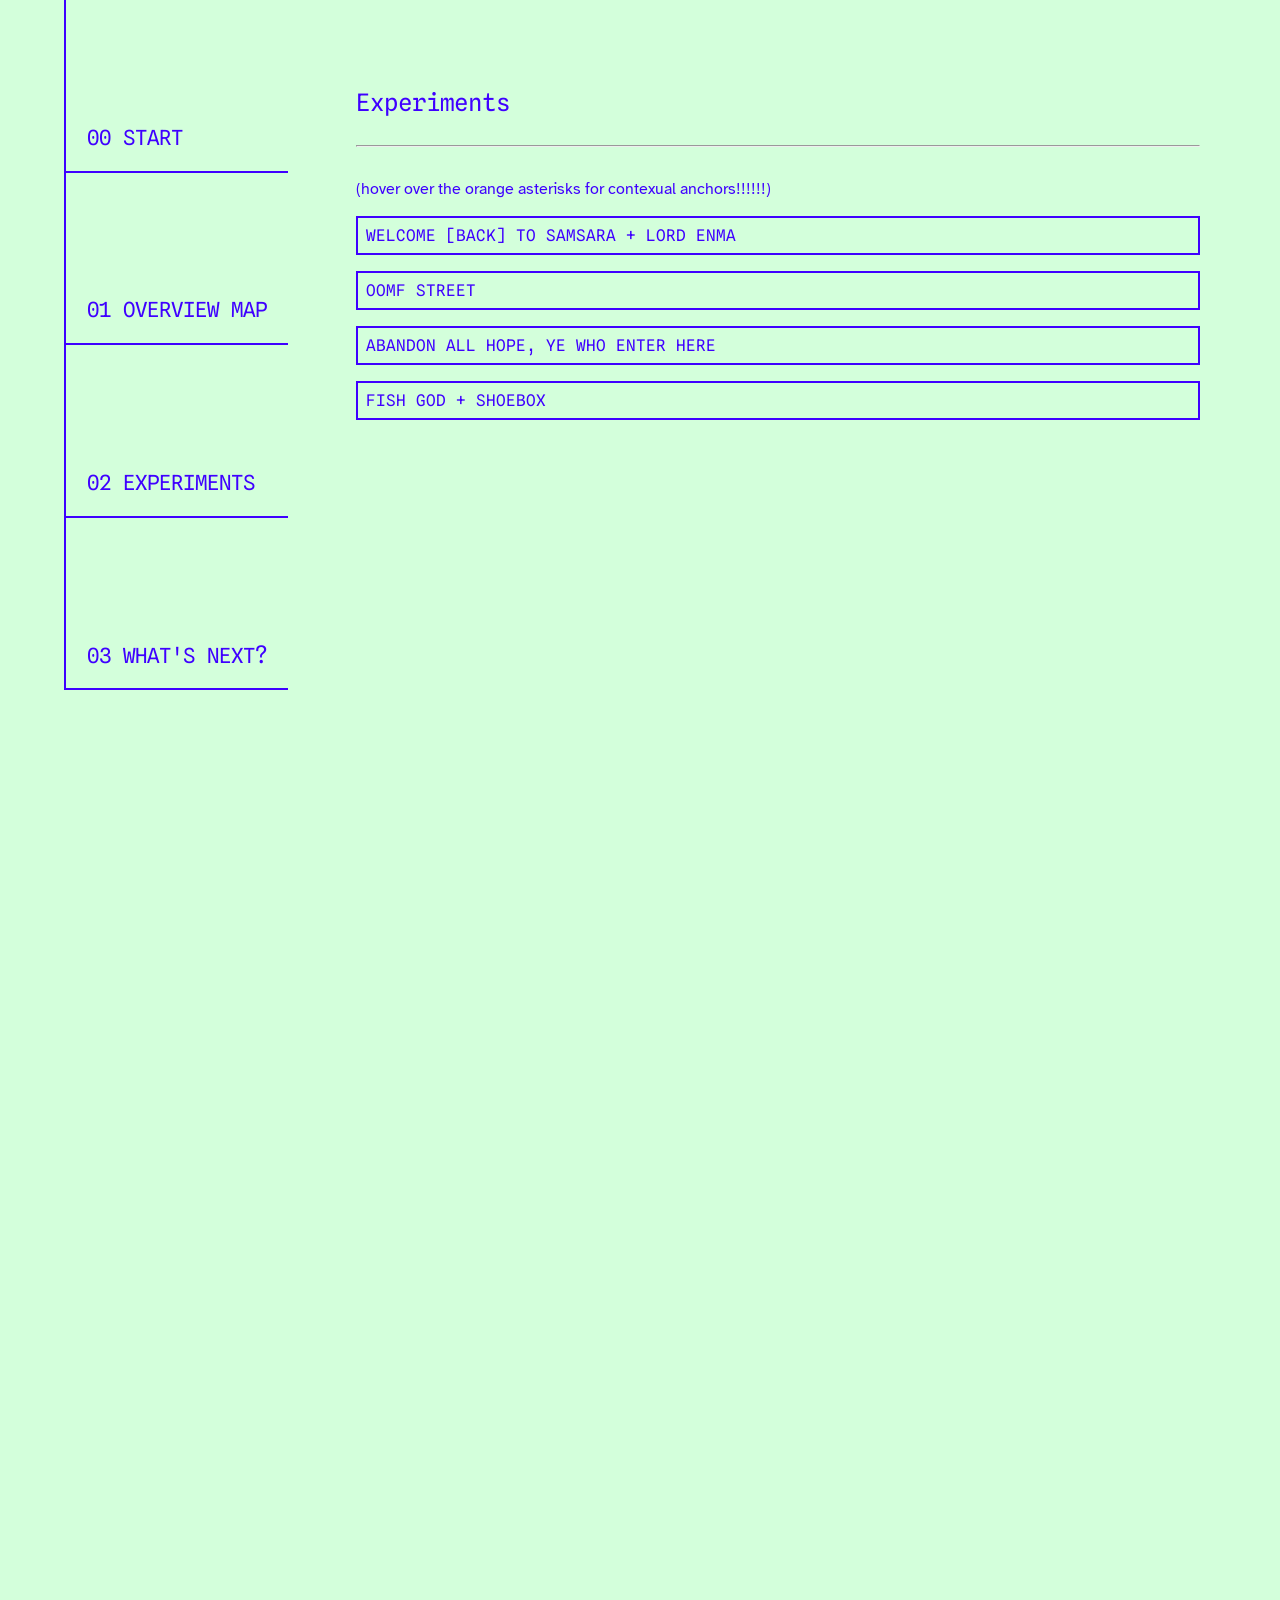
==== experiments.html @ 23f5cf5c "Add files via upload" ====
<!doctype html>
<html lang="en">
    <head>
        <meta charset="UTF-8" meta name="viewport" content="width=device-width, initial-scale=1.0" />
        <title>Experiments</title>
        <link rel="stylesheet" href="styles.css" />
        <script src="script.js"></script>
    </head>
    <body>
        <div class="container">
            <!--
            <header>
                <h1 class="title">hi bro</h1>
                <hr />
            </header>
            -->
            <aside class="sidebar-l">
                <ul>
                    <li><a href="index.html">00 Start</a></li>
                    <li><a href="overviewmap.html">01 Overview Map</a></li>
                    <li><a href="experiments.html">02 Experiments</a></li>
                    <li><a href="whatsnext.html">03 What's next?</a></li>
                </ul>
            </aside>
            <main>
                <h2>Experiments</h2>
                <hr />
                
                <p>(hover over the orange asterisks for contexual anchors!!!!!!)</p>

                <!--TEXT STORIES-->
                <div class="exp">
                    <button type="button" class="collapsible">welcome [back] to samsara + lord enma</button>
                    <div class="content">
                        <!--the actual flex items-->
                        <div class="flex-container">
                            <div class="flex-item">
                                <img
                                    src="https://i.ibb.co/C59CtBRj/Recording-2026-03-13-155409.gif"
                                    alt="welcome back to samsara"
                                    width="100%" />
                            </div>
                            <div class="flex-item">
                                <img src="https://i.ibb.co/XfD91gvS/enma.gif" alt="lord enma" width="100%" />
                            </div>
                        </div>
                        <!--text rows-->

                        <!--process-->
                        <div class="flex-container">
                            <div class="flex-item">
                                <mark>Aim</mark>
                                <p>To create an interactive story on a digital platform.</p>

                                <br />
                                <mark>Process</mark>
                                <p>
                                    01. Script any dialogue or important text. <br />
                                    02. Briefly create the imagery &#8212; either through drawing it or running an image
                                    through a dithering filter.
                                    <br />
                                    03. Assemble all parts in their respective programs, ensuring an interactive looping
                                    flow; Twine/SugarCube for Lord Enma and Figma for Welcome [Back] to Samsara (WBTS).
                                </p>
                            </div>
                            <div class="flex-item">
                                <mark>Reflection</mark>
                                <p>
                                    These experiments were a test in creating a choose-your-own-adventure-adjacent
                                    text-based interactive story in Twine/SugarCube and Figma respectively. I ended up
                                    with short, looping, linear stories about death and reincarnation. For Lord Enma,
                                    having a basic knowledge of HTML/CSS already helped a lot with the absolute basics
                                    of styling the interactive story on Twine, but I found I was somewhat limited with
                                    creating more visual stories with images. As for WBTS, it was a tedious process
                                    working on Figma with an interactive project that was already quite long &#8212; it
                                    started to feel more like a scriptwriting project rather than visual
                                    experimentation. In the end, I was still really drawn to the idea of creating a
                                    story with a world and plot of some kind, but I decided that
                                    choose-your-own-adventure style stories weren’t that enjoyable or effective to make
                                    when the primary focus is the writing (which I struggled with when doing these
                                    experiments). I also just wanted to do something less serious and more playful
                                    moving on from these.
                                </p>
                            </div>
                        </div>
                        <div class="flex-container">
                            <div class="flex-item">
                                <!--hoverable anchors-->
                                <div class="note">
                                    <h2 class="asterisk">&#128958;</h2>
                                    <span class="notetext">
                                        <b
                                            >Arenyeka, O. (2025, May 8). What Is a Website Good For? Are.na.
                                            https://www.are.na/editorial/what-is-a-website-good-for</b
                                        >
                                        <br /><br />
                                        <i>Grief Found Me</i> is an interactive web-poem created by Omayeli Arenyeka, an
                                        artist and technologist from Nigeria with a degree in Computer Science, Art and
                                        Design from NYU. Her article What Is a Website Good for? (published 8 May)
                                        focuses on website affordances for poetry and writing, highlighting her web-poem
                                        as a work where the qualities of a website enhance the reading experience.
                                        <br />
                                        This interactive web-poem and article was an interesting example of interactive
                                        non-linear storytelling that gives viewers agency in how they want to read the
                                        writing. I explored non-linear storytelling (which was actually just linear in
                                        the end) by experimenting with making text-based choose-your-own-adventure style
                                        stories on Twine and Figma.
                                    </span>
                                </div>
                                <!--hoverable anchor end-->
                            </div>
                            <div class="flex-item"></div>
                        </div>
                    </div>
                </div>

                <!--OOMF STREET-->
                <div class="exp">
                    <button type="button" class="collapsible">oomf street</button>
                    <div class="content">
                        <!--the actual flex items-->
                        <div class="flex-container">
                            <div class="flex-item">
                                <img src="https://i.ibb.co/pjZd97g2/oomf-street.gif" alt="oomf street" width="100%" />
                            </div>
                            <div class="flex-item">
                                <img src="https://i.ibb.co/mQNMQwV/oomf-street.gif" alt="oomf street" width="100%" />
                            </div>
                        </div>
                        <!--text rows-->

                        <!--process-->
                        <div class="flex-container">
                            <div class="flex-item">
                                <mark>Aim</mark>
                                <p>To visualise a sense of “place” in a digital space.</p>

                                <br />
                                <mark>Process</mark>
                                <p>
                                    01. Write up personalised letters to fifteen of my closest online friends.<br />
                                    02. Draw up little “houses” and street roads.
                                    <br />
                                    03. Assemble all parts on a website.
                                </p>
                            </div>
                            <div class="flex-item">
                                <mark>Reflection</mark>
                                <p>
                                    This was a fun opportunity for me to start getting back into drawing through
                                    creating the doodle elements of the sites. I had been thinking about the virtual
                                    space as a “place” and how webmasters might make their websites more “placey” with
                                    elements that resemble real-world navigation and locations. The intention was to
                                    visualise the online space where I met my friends as a fictional location, hence the
                                    name “Oomf Street”. This was also a fun opportunity to bring in playfulness. My only
                                    gripe with the form (ie. website) was that this website would require more
                                    optimisation for better viewing on different screen sizes — I didn’t really want to
                                    focus on that, so moving forward from this experiment I wanted to stop doing web
                                    coding things and focus more on I enjoyed most about this experiment; the little
                                    drawings.
                                </p>
                            </div>
                        </div>

                        <!--flex to contain anchor-->
                        <div class="flex-container">
                            <div class="flex-item">
                                <!--hoverable anchors-->
                                <div class="note">
                                    <h2 class="asterisk">&#128958;</h2>
                                    <span class="notetext">
                                        <b
                                            >Davis, L. (2025, November 26). The Motherboard Ascension Network. Mmm.page.
                                            https://themotherboard.mmm.page/</b
                                        >
                                        <br /><br />
                                        <i>Motherboard Ascension Network</i> is a 2025 web-based project by mixed-media
                                        artist Luna Davis. The project is set around a fictional cult and its AI leader.
                                        The Motherboard Ascension Network focuses on discussions of AI, imploring
                                        viewers to consider our goals with AI and our willingness to let corporations
                                        into our lives to achieve these goals.
                                        <br />
                                        The site was made to emulate ‘old web’ cult websites — making me think of the
                                        heavensgate.com cult website, with its kitschy and skeuomorphic elements. A part
                                        of the site incorporates real photographs of building interiors to emulate a
                                        more real sense of “place”. I wanted to emulate the same sense of navigation so
                                        I mapped out my online friends on a “street” where it can be navigated down like
                                        a real street.
                                    </span>
                                </div>
                                <!--hoverable anchor end-->
                            </div>
                            <div class="flex-item"></div>
                        </div>
                        <!--flex end-->
                    </div>
                </div>

                <!--ABANDON ALL HOPE-->
                <div class="exp">
                    <button type="button" class="collapsible">Abandon all hope, ye who enter here</button>
                    <div class="content">
                        <!--the actual flex items-->
                        <div class="flex-container">
                            <div class="flex-item">
                                <img
                                    src="https://i.ibb.co/JW460SNV/inferno-flick.gif"
                                    alt="abandon all hope, ye who enter here"
                                    width="100%" />
                            </div>
                            <div class="flex-item">
                                <img
                                    src="https://i.ibb.co/21wSVhFG/inferno-all.jpg"
                                    alt="abandon all hope, ye who enter here"
                                    width="100%" />
                            </div>
                        </div>
                        <!--text rows-->

                        <!--process-->
                        <div class="flex-container">
                            <div class="flex-item">
                                <mark>Aim</mark>
                                <p>
                                    To reignite my passion for illustration by visualising anything from an existing
                                    narrative as a series of drawings.
                                </p>

                                <br />
                                <mark>Process</mark>
                                <p>
                                    01. Find text — in this case, the 9 levels of Inferno written in Dante’s Divine
                                    Comedy <br />
                                    02. Draw something based on each of the 9 levels.
                                    <br />
                                    03. Collate all the drawings.
                                </p>
                            </div>
                            <div class="flex-item">
                                <mark>Reflection</mark>
                                <p>
                                    Originally, this was supposed to be a collection of cards in matchbox packaging —
                                    this part was never done. This experiment let me step away from more technical side
                                    of things and just allowed me to draw whatever I felt like matched the prompts. I
                                    wasn’t concerned with what story was being told through the illustrations, however I
                                    did draw them using characters I’ve previously made for my own personal projects.
                                    From this experiment, I realised that I really just want to take a more playful and
                                    illustrative approach to storytelling; something more akin to a graphic novel.
                                </p>
                            </div>
                        </div>
                    </div>
                </div>

                <!--ANIMATIONS-->
                <div class="exp">
                    <button type="button" class="collapsible">fish god + shoebox</button>
                    <div class="content">
                        <!--the actual flex items-->
                        <div class="flex-container">
                            <div class="flex-item">
                                <img
                                    src="https://i.ibb.co/JFHZB0BX/fishshu.gif"
                                    alt="fish god and shoebox"
                                    width="100%" />
                            </div>
                            <div class="flex-item">
                                <img
                                    src="https://i.ibb.co/RTSCdQdL/parts.gif"
                                    alt="fish god and shoebox"
                                    width="100%" />
                            </div>
                        </div>
                        <!--text rows-->

                        <!--process-->
                        <div class="flex-container">
                            <div class="flex-item">
                                <mark>Aim</mark>
                                <p>To combine analogue creation with digital qualities.</p>

                                <br />
                                <mark>Process</mark>
                                <p>
                                    01. Sculpt scene elements and characters out of clay, and photograph live models.<br />
                                    02. Edit the elements in Photoshop
                                    <br />
                                    03. Composite everything in After Effects
                                </p>
                            </div>
                            <div class="flex-item">
                                <mark>Reflection</mark>
                                <p>
                                    I had recently played Hylics, a surreal roleplaying video game by Mason Lindroth
                                    that uses clay stop-motion animation for all the characters in the game. This
                                    intrigued me, leading me to try experiment with clay stop-motion, and then heavily
                                    editing the elements to appear obviously digital. This was a really interesting
                                    experiment in combining analogue and digital &#8212; something I had been wanting to
                                    do from the beginning. This was a way to elevate the surreal world being built. I
                                    also worked on a second video after the Fish God one; Shoebox, using a live human
                                    model and a box head I made as the second character. Without realising it, I was
                                    already building a world and telling a story. With these experiments, I want to find
                                    a way to continue expanding on this world, and consider if this series of animations
                                    can be shown on a website.
                                </p>
                            </div>
                        </div>
                        <!--flex to contain anchor-->
                        <div class="flex-container">
                            <div class="flex-item">
                                <!--hoverable anchors-->
                                <div class="note">
                                    <h2 class="asterisk">&#128958;</h2>
                                    <span class="notetext">
                                        <b>Lindroth, M. (2015). Hylics [Video game Hylics]. ‌</b>
                                        <br /><br />
                                        <i>Hylics</i>, released in 2015, is a role-playing video game developed by Mason
                                        Lindroth. The game depicts a surreal world, using clay stop-motion animation for
                                        the character and worldbuilding elements, and random text generation for
                                        character dialogue. <br />
                                        While the turn-based gameplay itself doesn’t engage me, Hylics is an interesting
                                        example of surreal worldbuilding with the analogue-digital fusion and dialogue
                                        randomisation to match. I wanted to consider how the imperfection of analogue
                                        materials (in this case, hand-sculpted clay models) comes into play when
                                        worldbuilding an imperfect, weird, or surreal world. This directly influenced my
                                        own experimentation with heavily digitally treated claymation (and subsequently,
                                        using photographs of live human models) to make something that’s visually weird.
                                        Doing multiple of these animations eventually builds a world and story.
                                    </span>
                                </div>
                                <!--hoverable anchor end-->
                            </div>
                            <div class="flex-item"></div>
                        </div>
                        <!--flex end-->
                    </div>
                </div>
            </main>
            <!--
            <footer>
                <p>This is an footer.</p>
            </footer>
            -->
        </div>
        <script>
            var coll = document.getElementsByClassName("collapsible");
            var i;

            for (i = 0; i < coll.length; i++) {
                coll[i].addEventListener("click", function () {
                    this.classList.toggle("active");
                    var content = this.nextElementSibling;
                    if (content.style.display === "block") {
                        content.style.display = "none";
                    } else {
                        content.style.display = "block";
                    }
                });
            }
        </script>
    </body>
</html>
---- styles.css ----
@import url("https://fonts.googleapis.com/css2?family=Atkinson+Hyperlegible:ital,wght@0,400;0,700;1,400;1,700&family=Spline+Sans+Mono:ital,wght@0,300..700;1,300..700&display=swap");

* {
    margin: 0;
    padding: 0;
}

/*---offwhite and offblack---*/
:root {
    --bg: #D3FFDB;
    --text: #3F00FF;
    --blue: #FF3300;
}
body {
    background-color: var(--bg);
    font-family: "Atkinson Hyperlegible", sans-serif;
    background-image: url(https://i.ibb.co/zWZFBgr2/img-2026-04-20-09-21-58.png);
}

.title {
    padding-top: 1em;
    text-transform: uppercase;
    font-size: 1em;
    font-weight: 400;
}

hr {
    margin-top: 1em;
    margin-bottom: 1em;
    border-style: 0.5px solid;
    color: var(--text);
}

.plist,
.plist-number,
p {
    color: var(--text);
    margin: 0;
    line-height: 1.3em;
    padding: 1em 0 1em 0;
    font-size: 1em;
    width: 95%;
}



iframe {
    width: 100%;
    border: 1px solid;
}

h1 {
    font-family: "Spline Sans Mono", monospace;
    text-transform: uppercase;
    font-weight: 400;
    font-size: 400%;
    width: 800px;
    color: var(--text);
}

h2,
h3,
h4,
h5 {
    margin: 0;
    color: var(--text);
    font-weight: 400;
    font-family: "Spline Sans Mono", monospace;
    padding-bottom: 0.5em;
}

.container {
    display: grid;
    padding-left: 4em;
    padding-right: 4em;
    min-height: 200vh;
    gap: 1em;
    grid-template-columns: 260px 1fr;
    grid-template-rows: 3em 1fr;
    grid-template-areas:
        "hd hd"
        "sd-l main"
        "sd-l main";
}

/*side by side containers*/
.flex-container {
    display: flex;
    flex-direction: row;
}

.flex-item {
    width: 100%;
    padding: 0;
    margin: 0.3em;
}

header {
    grid-area: hd;
    /*background: var(--bg);*/
    padding: 10px;
}
main {
    grid-area: main;
    /*background: var(--bg);*/
    padding: 1em;
    margin-top: 0.5em;
}
.sidebar-l {
    grid-area: sd-l;
    position: fixed;
    border-left: 2px solid;
    border-color: var(--text);
}

a {
    text-decoration: none;
}

a:visited {
    color: var(--text);
}

/*collapsible styling*/
.collapsible {
    font-family: "Spline Sans Mono", monospace;
    color: var(--text);
    cursor: pointer;
    padding: 0.5em;
    width: 100%;
    text-align: left;
    font-size: 1em;
}

button {
    text-transform: uppercase;
    background-color: var(--bg);
    border-color: var(--text);
    border-width: 2px;
    border-style: solid;
    margin-bottom: 1em;
}

/*active and hover colour*/
.active,
.collapsible:hover {
    background-color: var(--text);
    color: var(--bg);
}

.anchor-collapsible {
    color: red;
}

.content {
    margin: 0;
    display: none;
    overflow: hidden;
    border-color: var(--text);
    border-width: 1px;
    padding-bottom: 2em;
}


.content p {
    padding: 0;
}

mark {
    font-family: "Spline Sans Mono", monospace;

    text-transform: uppercase;
    font-weight: 400;
    background-color: var(--text);
    color: var(--bg);
}

ul {
    font-family: "Spline Sans Mono", monospace;
    list-style: none;
    margin: 0;
    padding: 0;
    text-decoration: none;
}

li {
    text-transform: uppercase;
    font-size: 1.3em;
    padding: 1em;
    margin-top: 5em;
    list-style: none;
    border-bottom: 2px solid;
    border-color: var(--text);
}

.plist {
    text-transform: none;
    font-family: "Atkinson Hyperlegible", sans-serif;
    border: none;
    padding: 0;
    list-style: sq;
}

.plist-number {
    text-transform: none;
    font-family: "Atkinson Hyperlegible", sans-serif;
    border: none;
    padding: 0;
    list-style: square;
}

a {
    text-decoration: none;
    color: var(--text);
}

a:hover {
    background-color: var(--text);
    color: var(--bg);
    margin-top: 1em;
    border-color: var(--text);
}

/*hover anchors*/
/*hover notes*/
.note {
    position: relative;
    cursor: pointer;
}

.notetext {
    visibility: hidden;
    font-size: 75%;
    width: 100%;
    background-color: var(--text);
    color: var(--bg);
    padding: 0.5em 0.5em;
    position: absolute;
    top: -232%;
    left: 4%;
}

.note:hover .notetext {
    visibility: visible;
}

.asterisk {
    color: var(--blue);
    font-size: 3em;
    mix-blend-mode: multiply;
    padding: 0;
    margin: 0;
}



/*
footer {
    position: fixed;
    bottom: 0;
    grid-area: ft;
    background: var(--bg);
    padding: 1em;
    text-align: center;
}
*/

/*media query*/

@media (max-width: 600px) {
    .container {
        padding-left: 5px;
        padding-right: 5px;
        grid-template-columns: 1fr;
        grid-template-rows: 59px 1fr 477px;
        grid-template-areas:
            "sd-l"
            "sd-l"
            "main"
            "ft";
    }
    body {
        width: auto;
    }

    li {
        text-transform: uppercase;
        font-size: 1em;
        padding: 1em;
        margin-top: 0.5em;
        list-style: none;
        text-align: center;
    }

    p {
        width: 500px;
    }

    h1 {
        font-size: 400%;
        width: 600px;
    }

    /*make this so that it stays within the margin do this later*/
    .flex-item {
        width: 1fr;
    }

    .flex-container {
        flex-direction: column;
    }
}
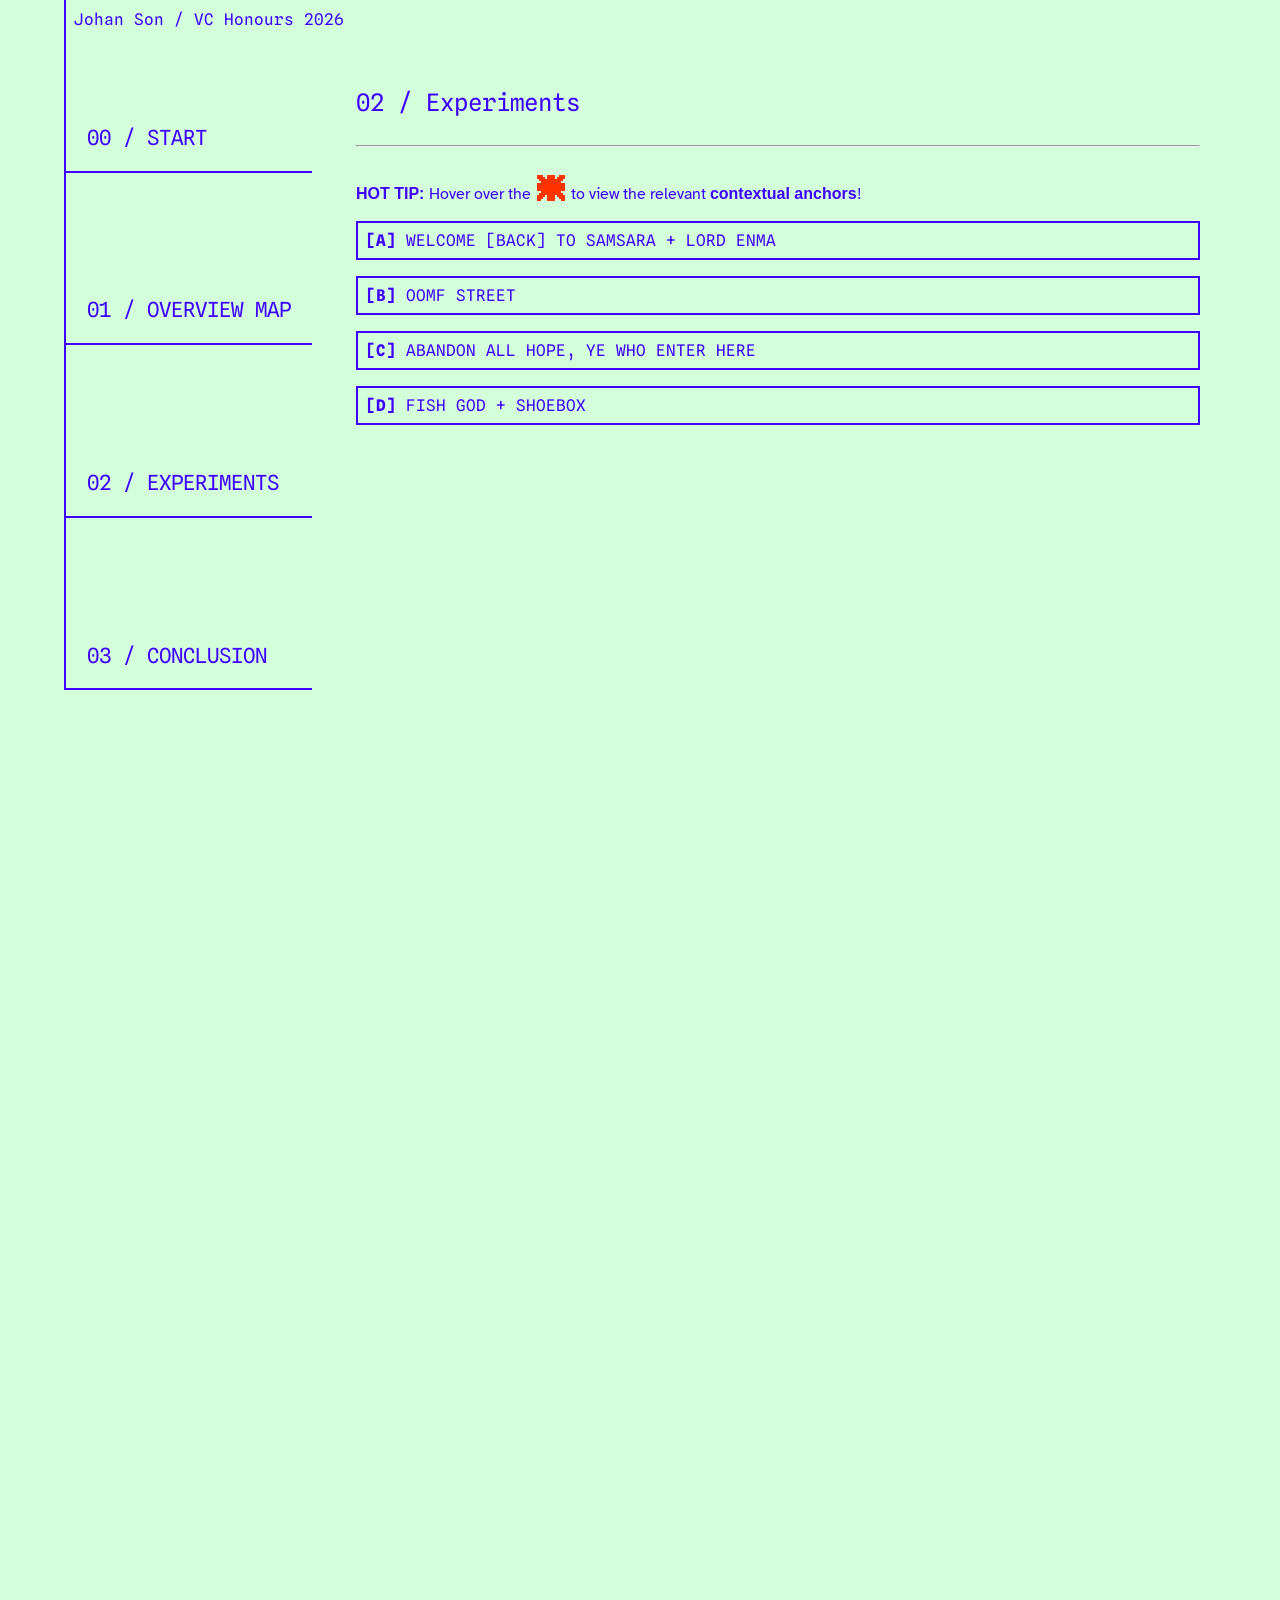
==== commit 44e8e5a3: "Update experiments.html" ====
--- a/experiments.html
+++ b/experiments.html
@@ -8,29 +8,29 @@
     </head>
     <body>
         <div class="container">
-            <!--
             <header>
-                <h1 class="title">hi bro</h1>
-                <hr />
+                <h4 class="name">Johan Son / VC Honours 2026</h4>
             </header>
-            -->
             <aside class="sidebar-l">
                 <ul>
-                    <li><a href="index.html">00 Start</a></li>
-                    <li><a href="overviewmap.html">01 Overview Map</a></li>
-                    <li><a href="experiments.html">02 Experiments</a></li>
-                    <li><a href="whatsnext.html">03 What's next?</a></li>
+                    <li><a href="index.html">00 / Start</a></li>
+                    <li><a href="overviewmap.html">01 / Overview Map</a></li>
+                    <li><a href="experiments.html">02 / Experiments</a></li>
+                    <li><a href="whatsnext.html">03 / Conclusion</a></li>
                 </ul>
             </aside>
             <main>
-                <h2>Experiments</h2>
+                <h2>02 / Experiments</h2>
                 <hr />
-                
-                <p>(hover over the orange asterisks for contexual anchors!!!!!!)</p>
+
+                <p>
+                    <b>HOT TIP: </b>Hover over the <span style="font-size: 2em; color: var(--blue)">&#128958;</span> to
+                    view the relevant <b>contextual anchors</b>!
+                </p>
 
                 <!--TEXT STORIES-->
                 <div class="exp">
-                    <button type="button" class="collapsible">welcome [back] to samsara + lord enma</button>
+                    <button type="button" class="collapsible"><b>[a] </b>welcome [back] to samsara + lord enma</button>
                     <div class="content">
                         <!--the actual flex items-->
                         <div class="flex-container">
@@ -116,7 +116,7 @@
 
                 <!--OOMF STREET-->
                 <div class="exp">
-                    <button type="button" class="collapsible">oomf street</button>
+                    <button type="button" class="collapsible"><b>[b]</b> oomf street</button>
                     <div class="content">
                         <!--the actual flex items-->
                         <div class="flex-container">
@@ -198,7 +198,7 @@
 
                 <!--ABANDON ALL HOPE-->
                 <div class="exp">
-                    <button type="button" class="collapsible">Abandon all hope, ye who enter here</button>
+                    <button type="button" class="collapsible"><b>[c]</b> Abandon all hope, ye who enter here</button>
                     <div class="content">
                         <!--the actual flex items-->
                         <div class="flex-container">
@@ -254,7 +254,7 @@
 
                 <!--ANIMATIONS-->
                 <div class="exp">
-                    <button type="button" class="collapsible">fish god + shoebox</button>
+                    <button type="button" class="collapsible"><b>[d]</b> fish god + shoebox</button>
                     <div class="content">
                         <!--the actual flex items-->
                         <div class="flex-container">
@@ -301,7 +301,9 @@
                                     model and a box head I made as the second character. Without realising it, I was
                                     already building a world and telling a story. With these experiments, I want to find
                                     a way to continue expanding on this world, and consider if this series of animations
-                                    can be shown on a website.
+                                    can be shown on a website.<br />
+                                    Also, I keep making things that revolve around an afterlife or limbo/purgatory,
+                                    which is like a type of built world as well. Perhaps something to explore further...
                                 </p>
                             </div>
                         </div>
@@ -338,7 +340,7 @@
             </main>
             <!--
             <footer>
-                <p>This is an footer.</p>
+                <p>This is an footer i think ill just keep this one out.......</p>
             </footer>
             -->
         </div>
